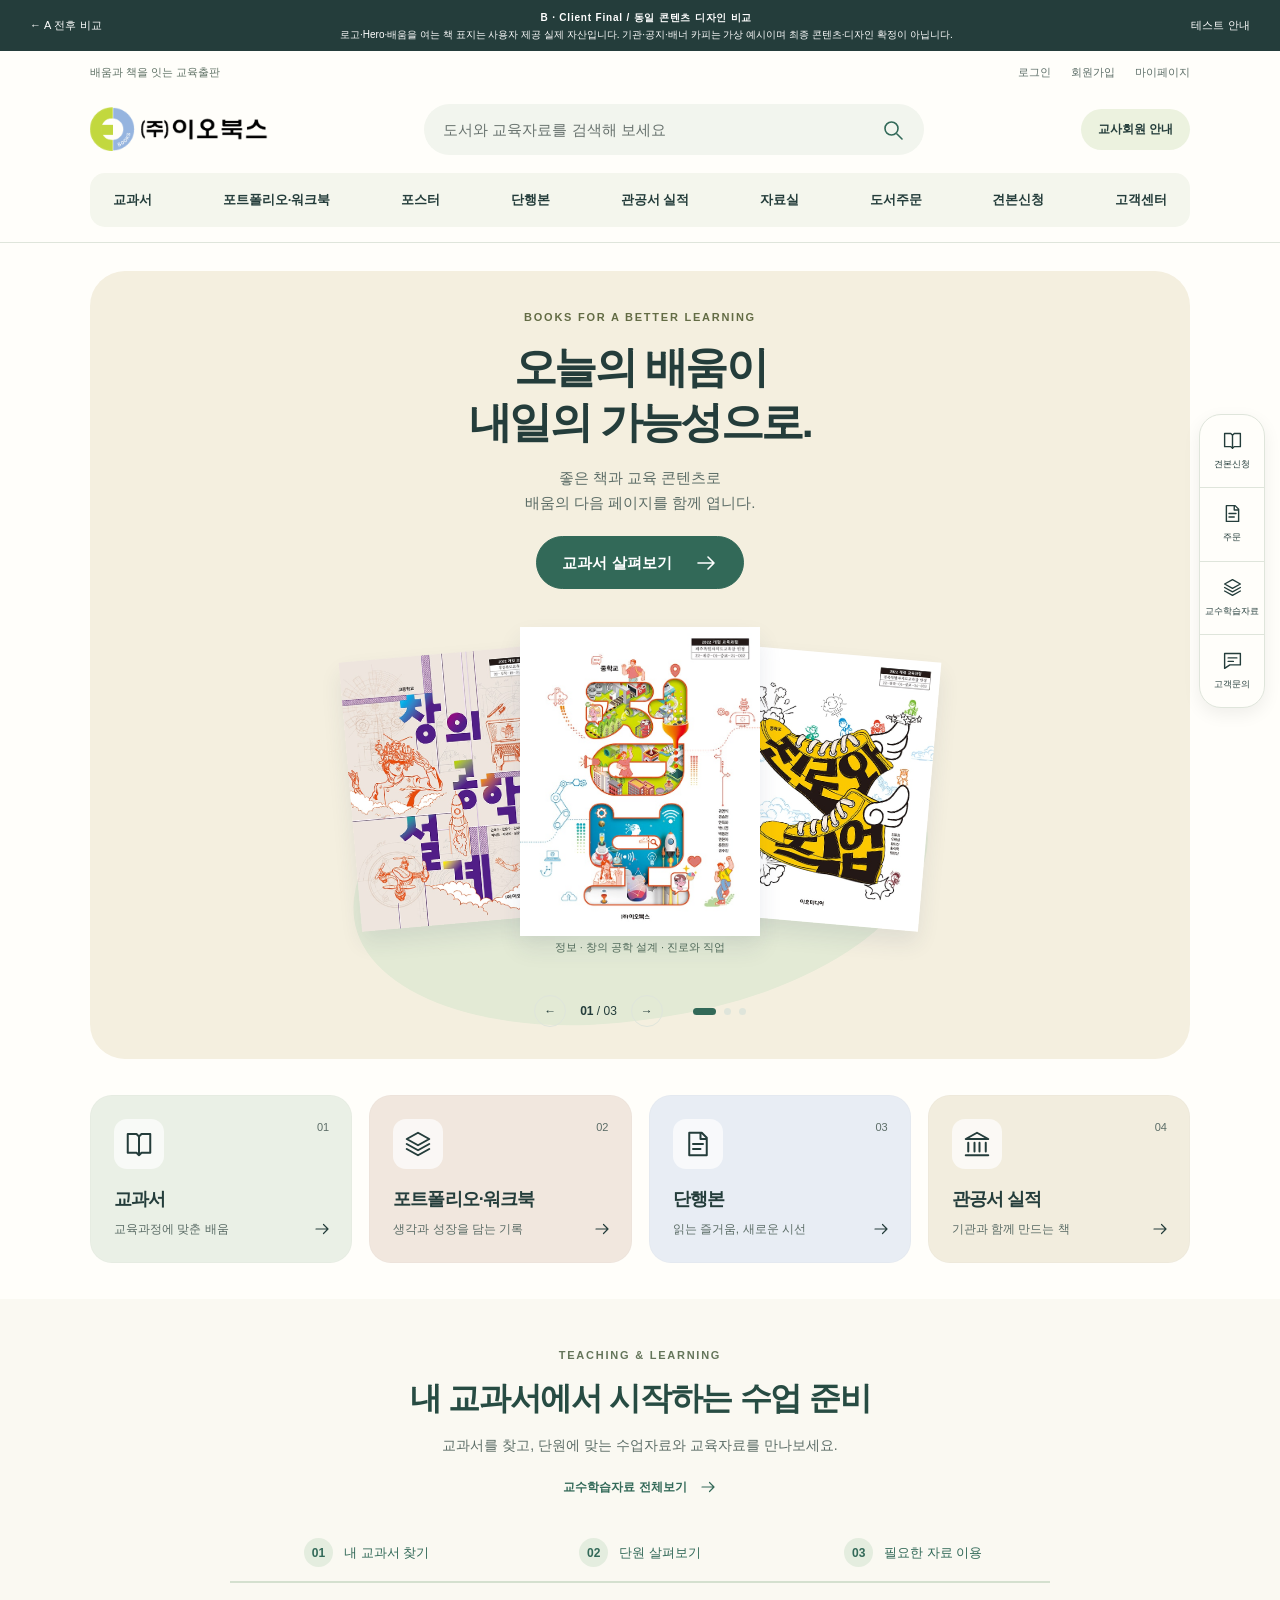
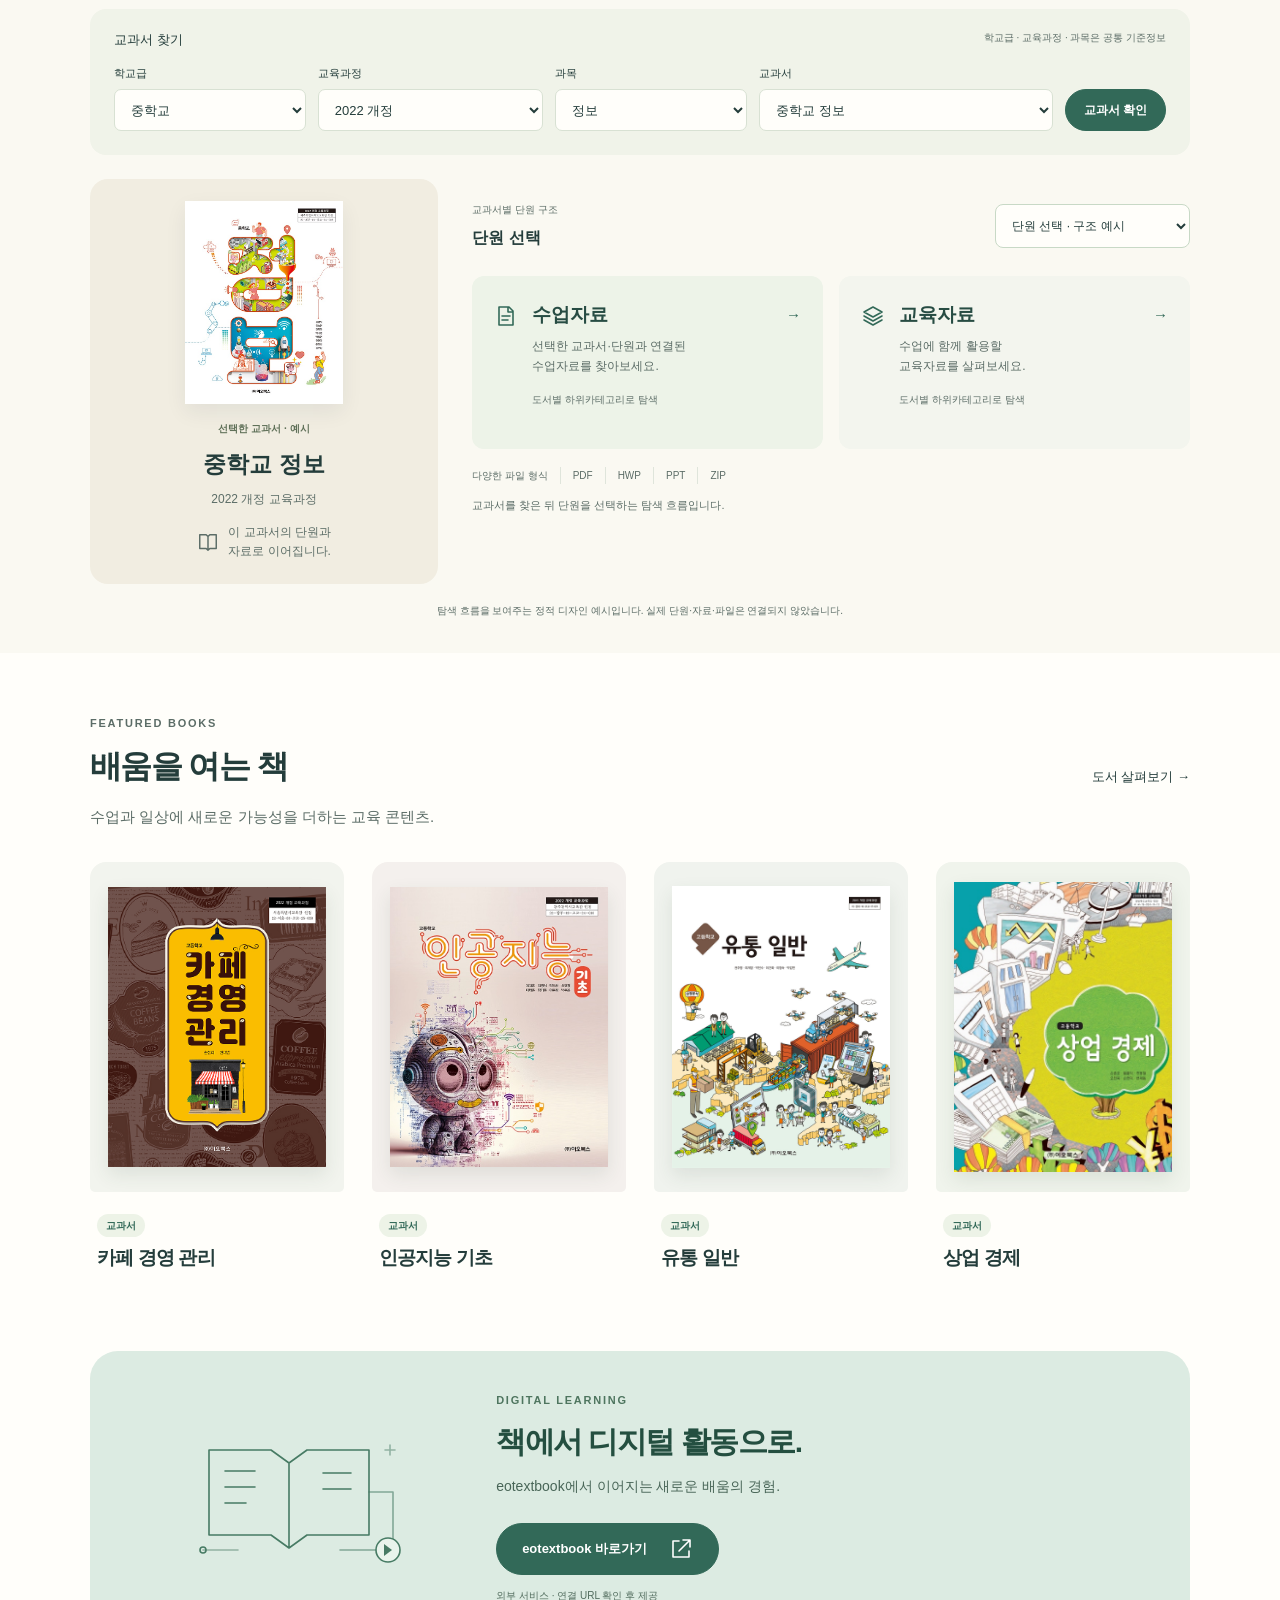
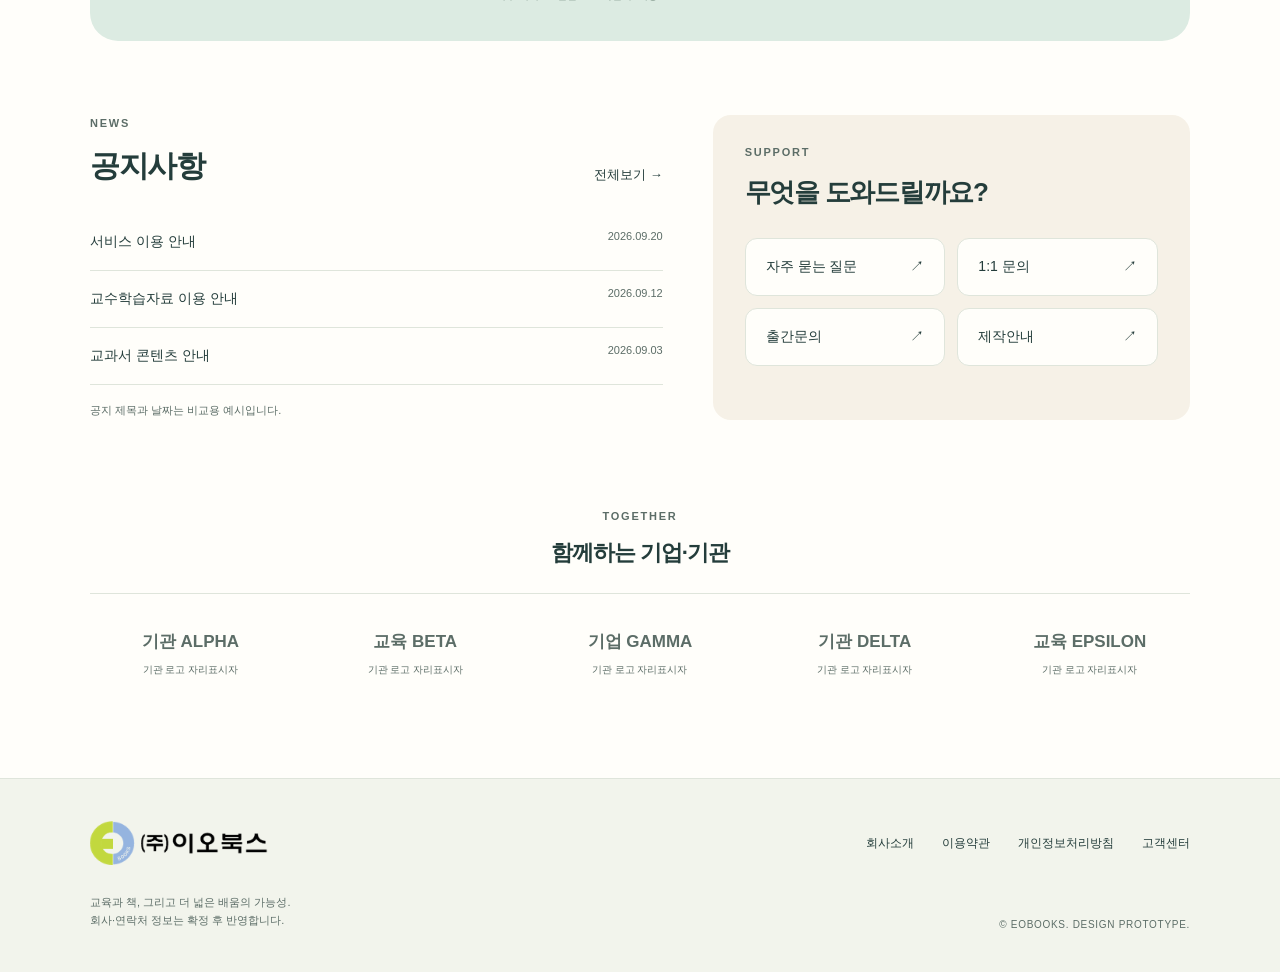
==== concept-b-friendly/US-001-real-assets.html @ 0aab2cbd "deploy: publish EOBOOKS client design review" ====
<!doctype html><html lang="ko"><head><meta charset="utf-8"><meta name="robots" content="noindex,nofollow"><meta http-equiv="refresh" content="0;url=US-001-client-final.html"><link rel="canonical" href="US-001-client-final.html"></head><body></body></html>
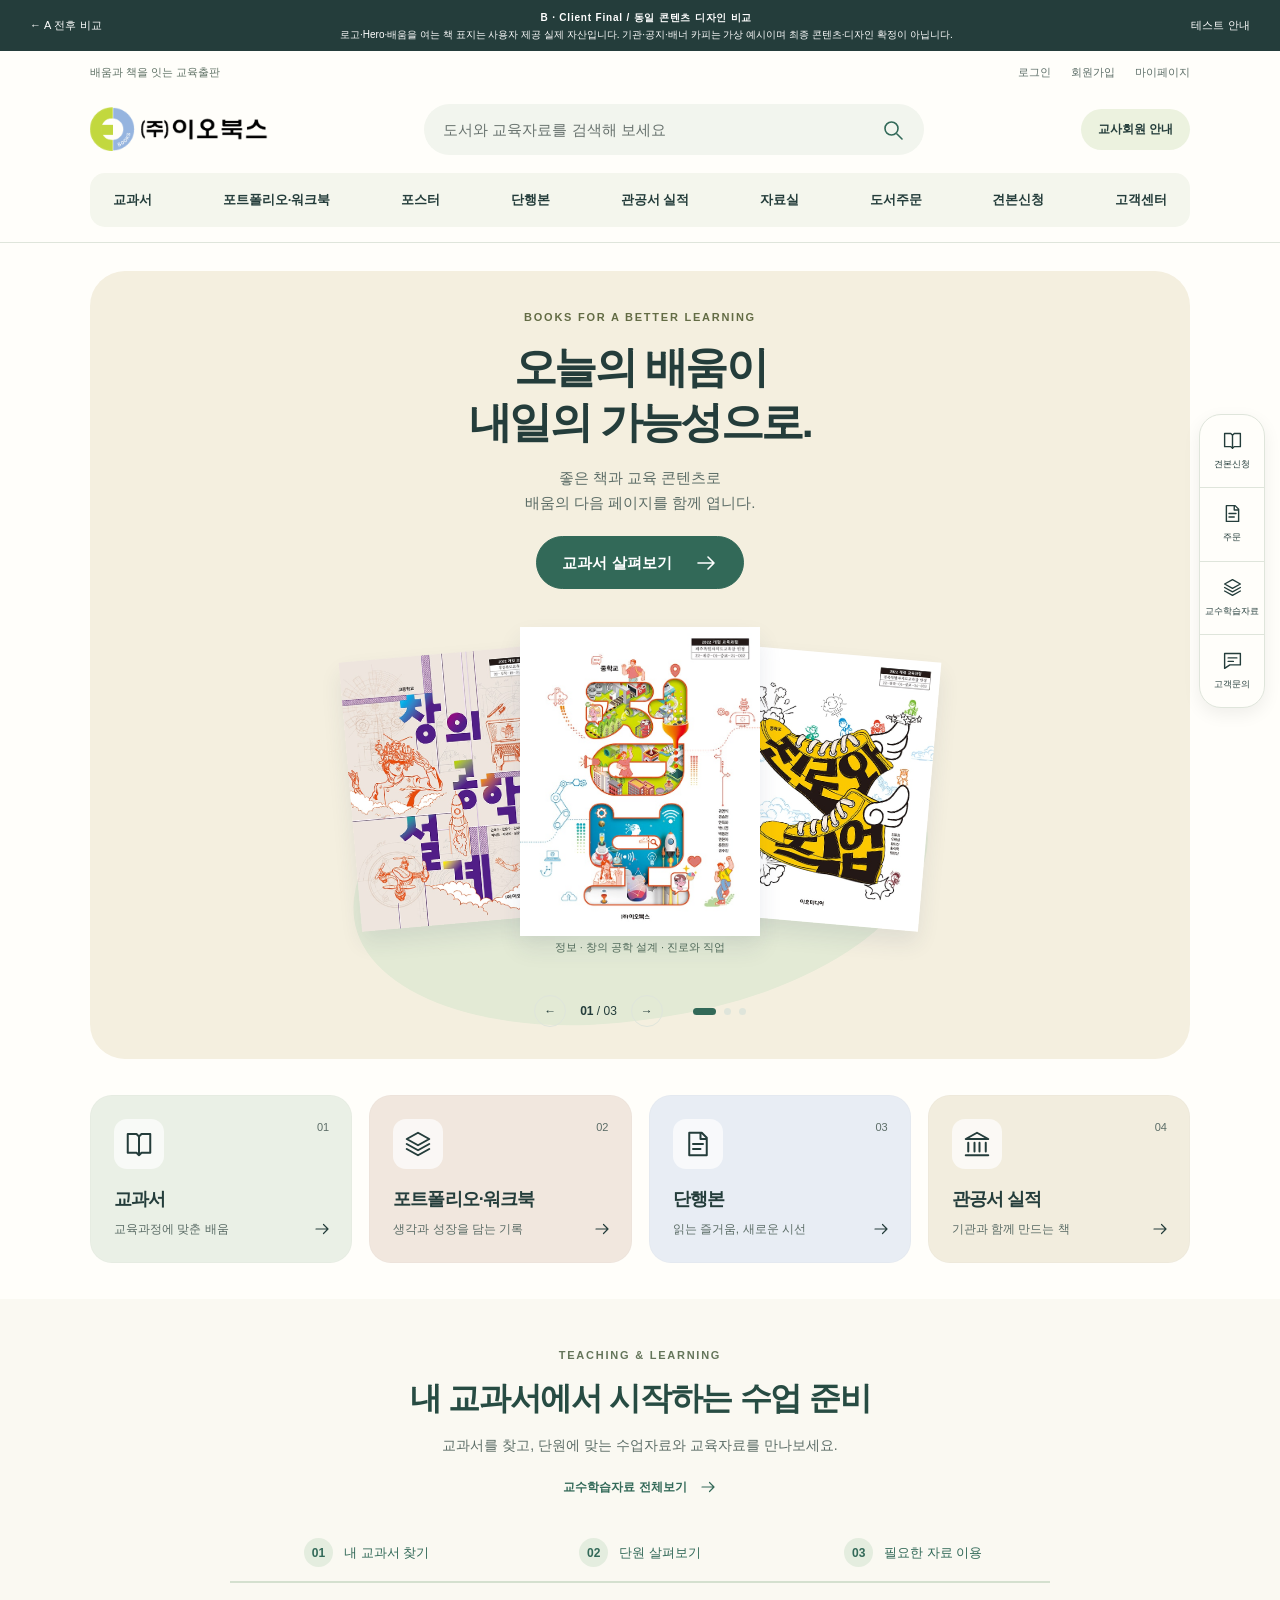
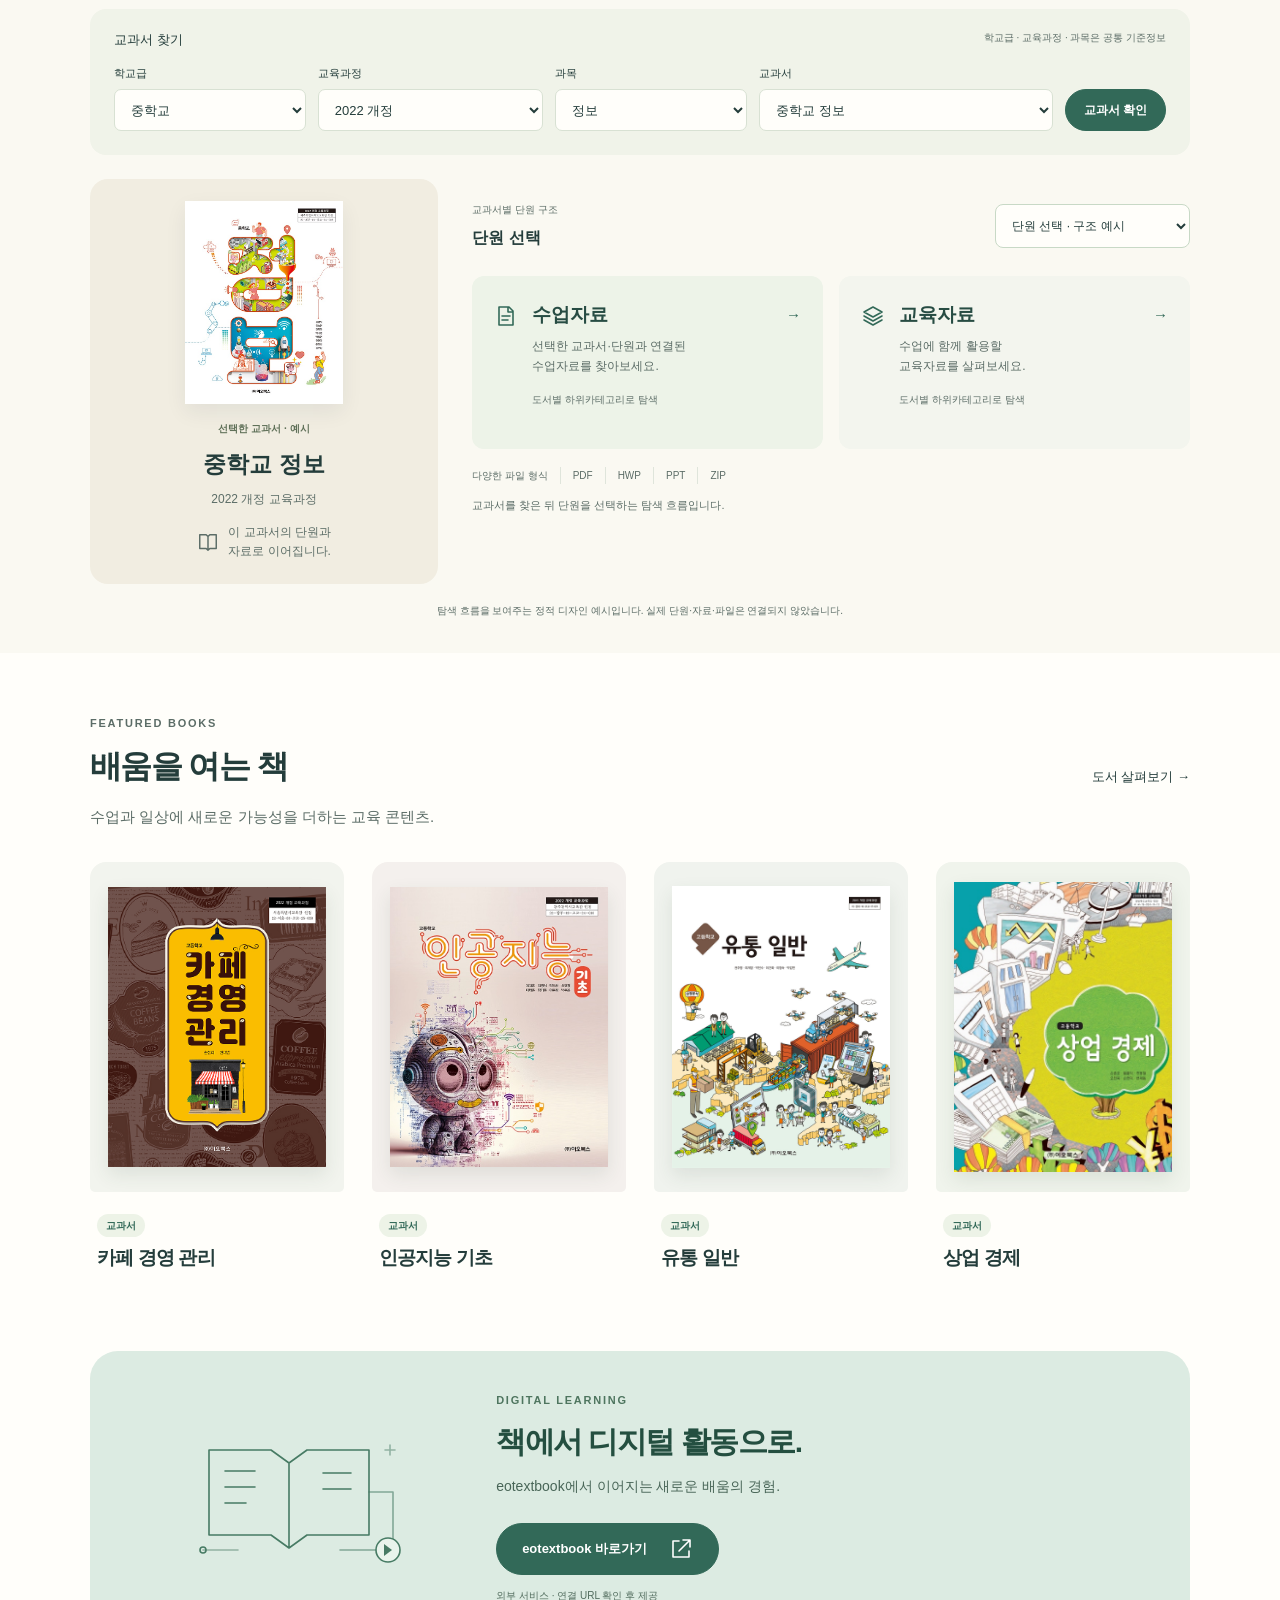
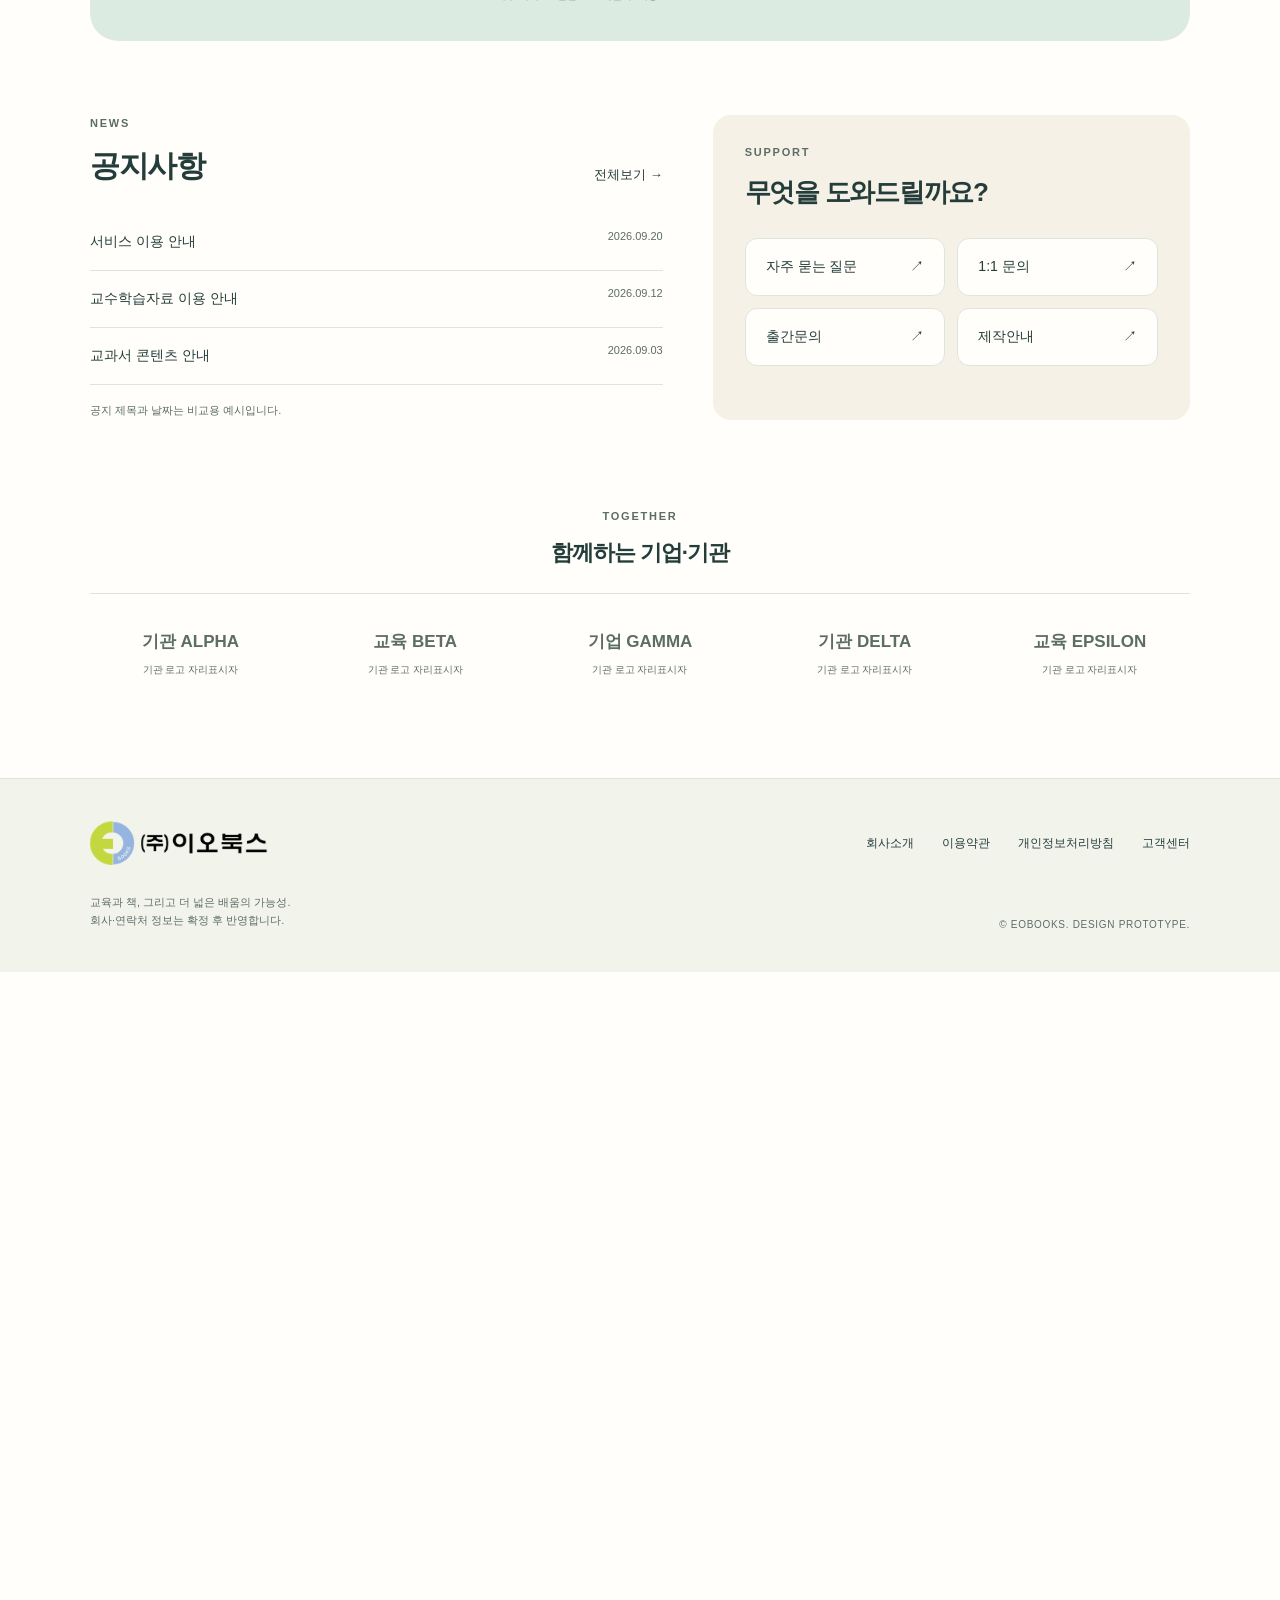
==== commit 9e4ead54: "fix: use relative favicon paths in review redirects" ====
--- a/concept-b-friendly/US-001-real-assets.html
+++ b/concept-b-friendly/US-001-real-assets.html
@@ -1 +1 @@
-<!doctype html><html lang="ko"><head><meta charset="utf-8"><meta name="robots" content="noindex,nofollow"><meta http-equiv="refresh" content="0;url=US-001-client-final.html"><link rel="canonical" href="US-001-client-final.html"></head><body></body></html>+<!doctype html><html lang="ko"><head><meta charset="utf-8"><meta name="robots" content="noindex,nofollow"><meta http-equiv="refresh" content="0;url=US-001-client-final.html"><link rel="canonical" href="US-001-client-final.html"><link rel="icon" type="image/svg+xml" href="assets/favicon.svg"></head><body></body></html>
